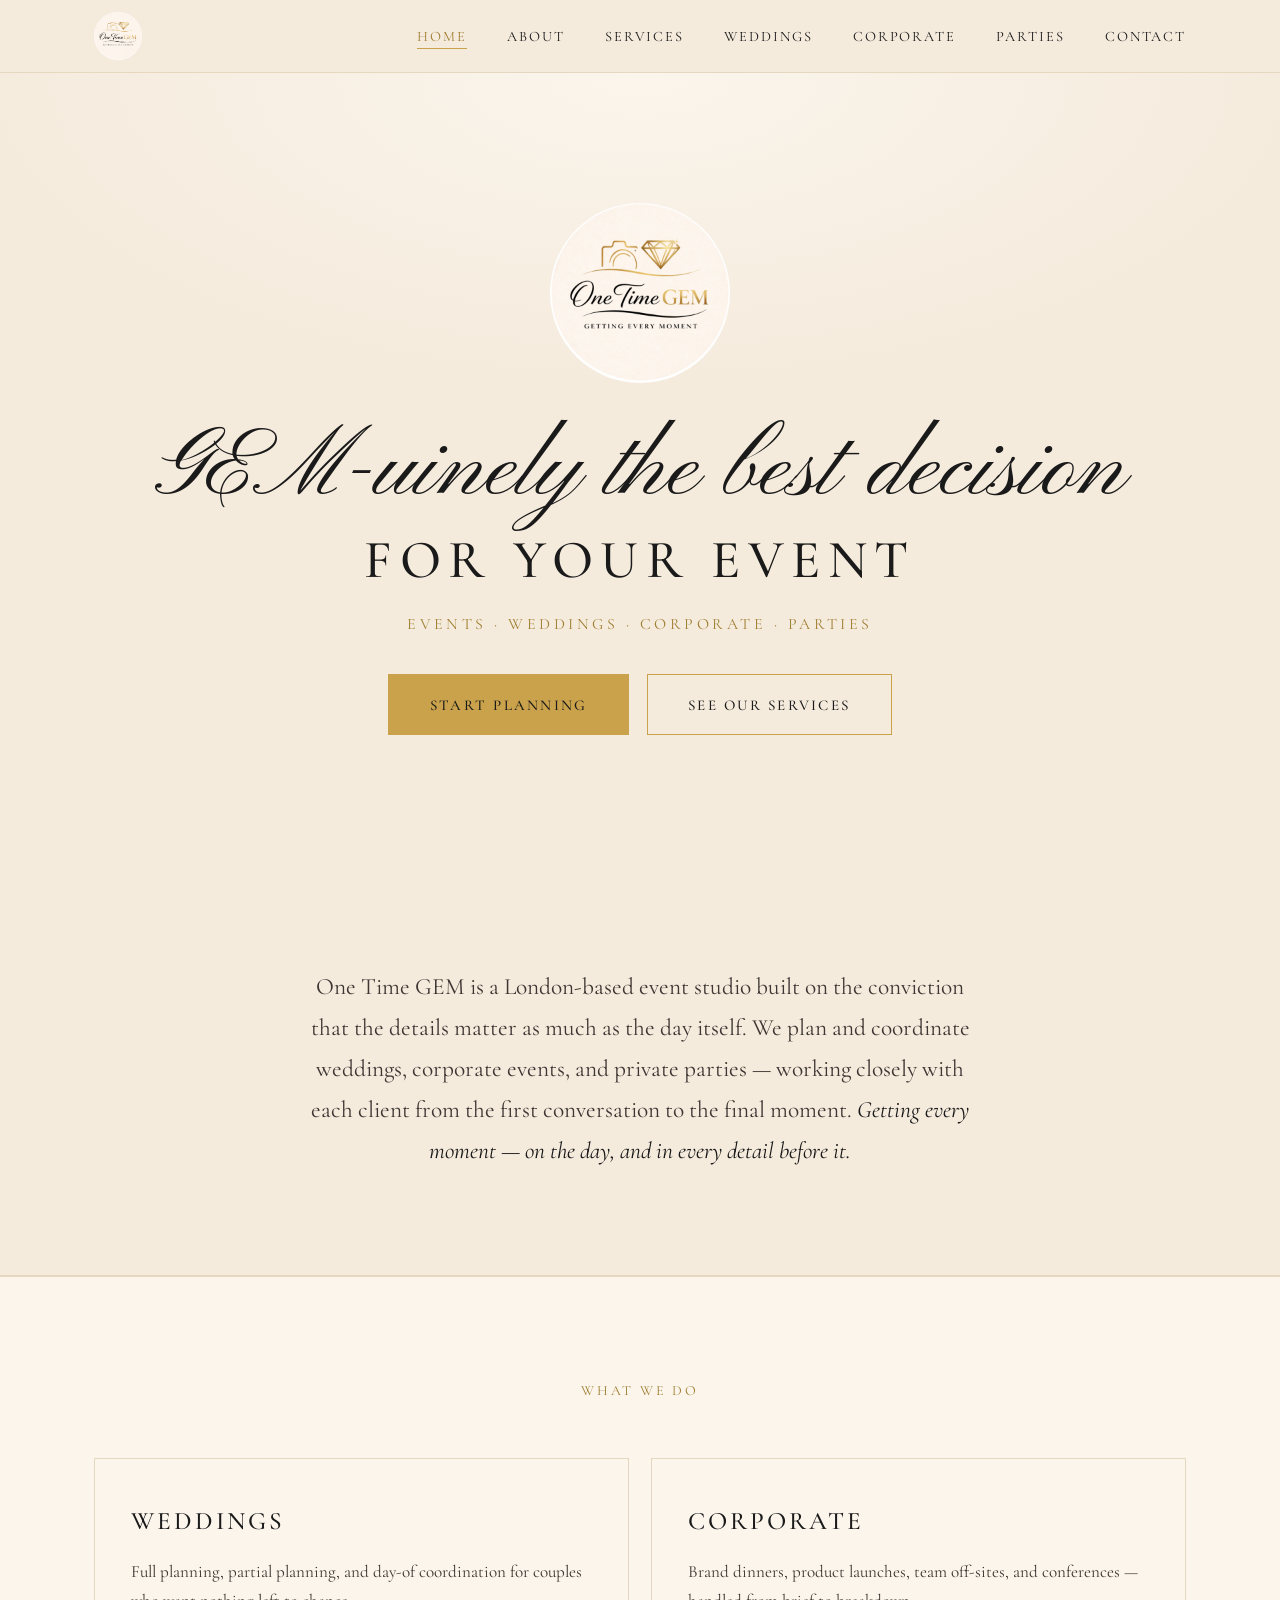
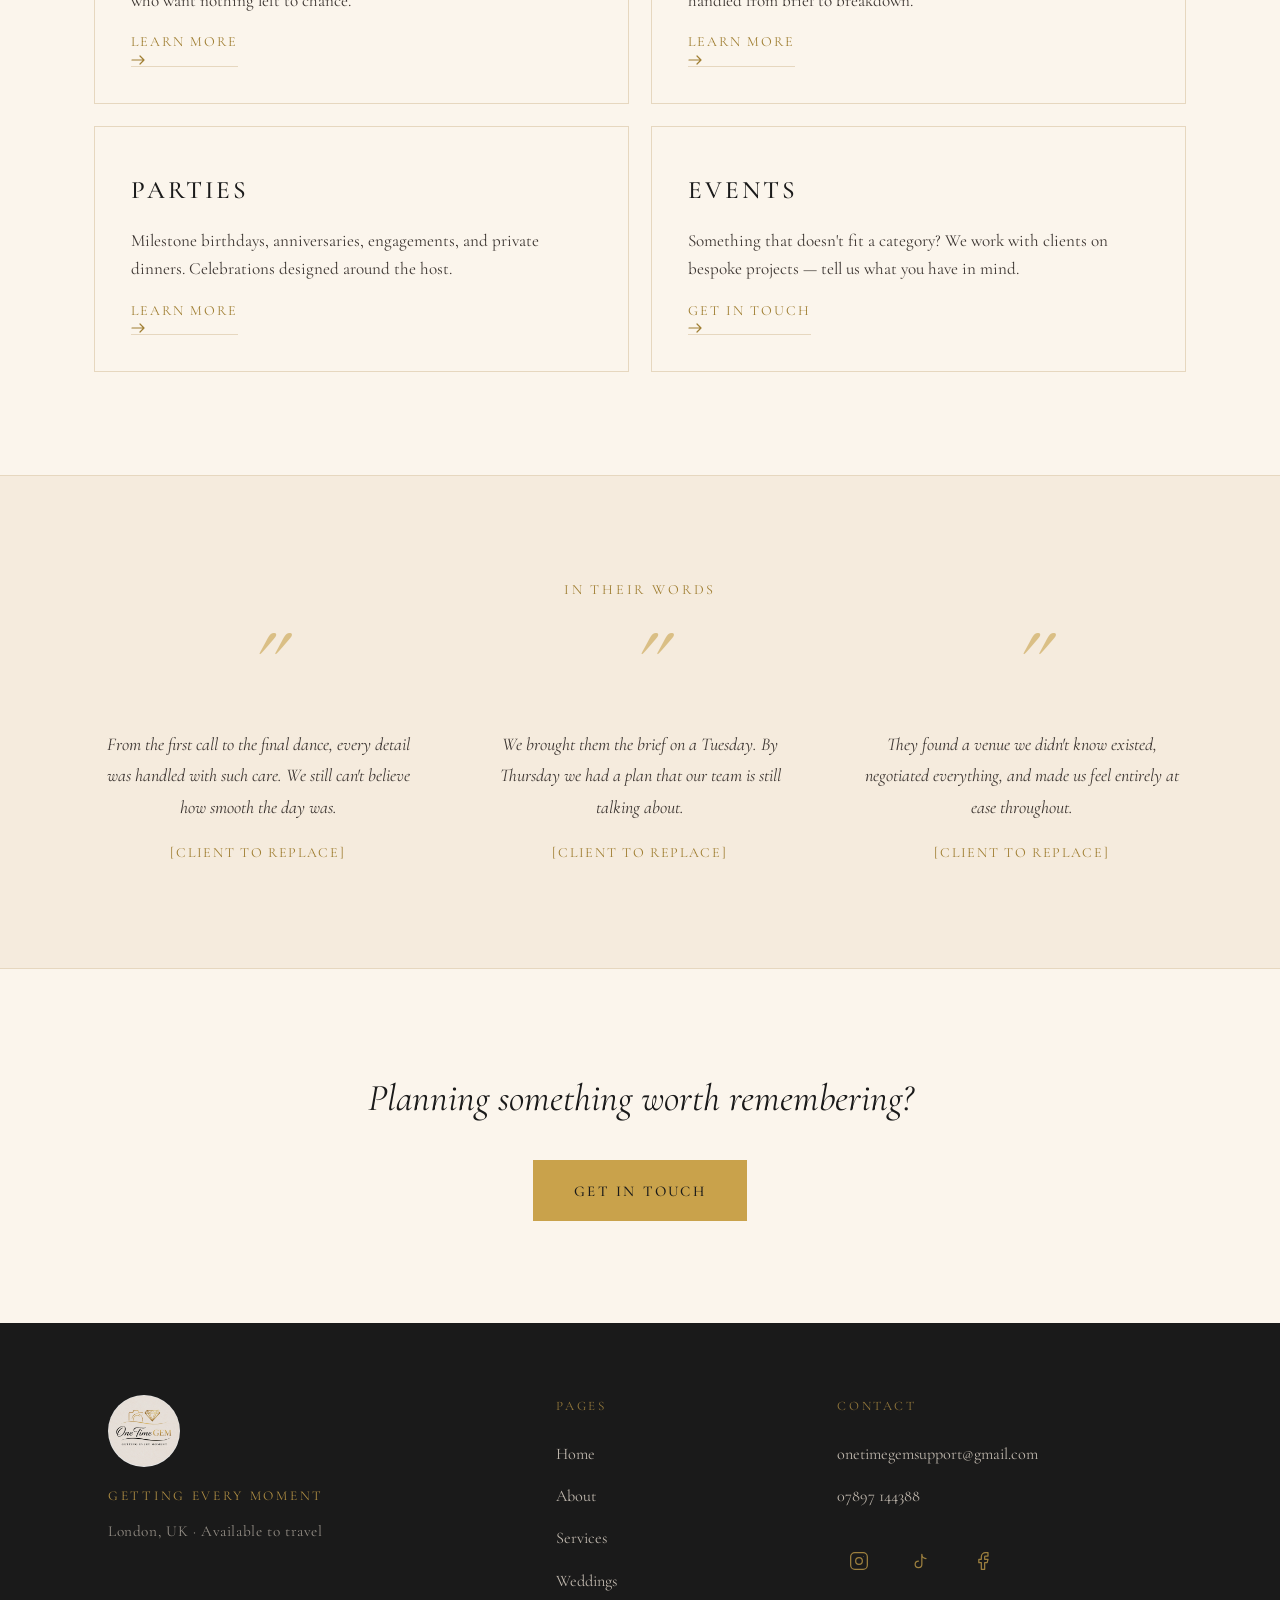
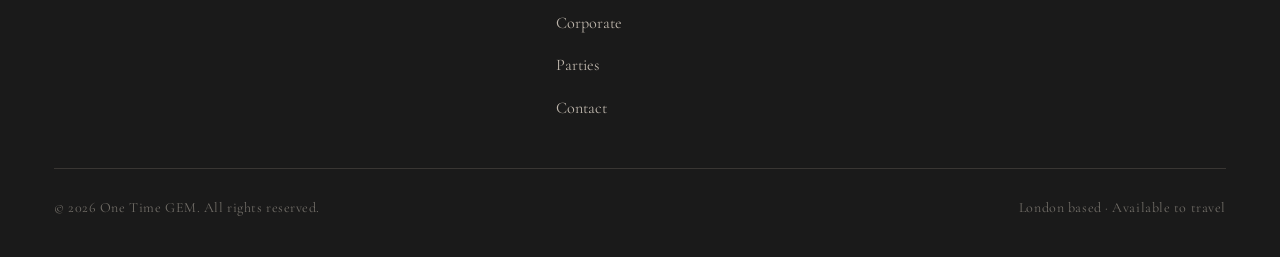
==== index.html @ 7edc2a87 "Initial build — One Time GEM website 7-page plain HTML/CSS/JS marketing site for One Time GEM, a Lon" ====
<!DOCTYPE html>
<html lang="en">
<head>
  <meta charset="UTF-8">
  <meta name="viewport" content="width=device-width, initial-scale=1.0">

  <title>One Time GEM — Event Planning Studio, London</title>
  <meta name="description" content="London-based event planning studio specialising in weddings, corporate events, and private parties. Getting every moment — on the day, and in every detail before it.">

  <!-- Open Graph -->
  <meta property="og:title" content="One Time GEM — Event Planning Studio">
  <meta property="og:description" content="London-based event planning studio. Weddings, corporate events, and private parties. Getting every moment.">
  <meta property="og:image" content="logo.jpg">
  <meta property="og:type" content="website">
  <meta property="og:locale" content="en_GB">

  <!-- Favicon -->
  <link rel="icon" href="favicon.svg" type="image/svg+xml">
  <link rel="apple-touch-icon" href="apple-touch-icon.png">
  <!-- NOTE: Generate apple-touch-icon.png (180×180) from logo.jpg — see README -->
  <link rel="manifest" href="site.webmanifest">

  <!-- Fonts — preconnect for performance -->
  <link rel="preconnect" href="https://fonts.googleapis.com">
  <link rel="preconnect" href="https://fonts.gstatic.com" crossorigin>
  <!-- PRODUCTION: Replace with self-hosted @font-face blocks — see README -->
  <link href="https://fonts.googleapis.com/css2?family=Pinyon+Script&family=Cormorant+Garamond:ital,wght@0,300;0,400;0,500;0,600;1,300;1,400;1,500&family=Lato:wght@300;400&display=swap" rel="stylesheet">

  <link rel="stylesheet" href="css/style.css">
</head>
<body>

  <a href="#main-content" class="skip-link">Skip to content</a>

  <!-- ── NAVIGATION ─────────────────────────────────────────────────── -->
  <header class="site-header" role="banner">
    <nav class="nav container" aria-label="Main navigation">
      <a href="index.html" class="nav__logo" aria-label="One Time GEM — return to home">
        <img src="logo.jpg" alt="One Time GEM — event planning studio" width="48" height="48">
      </a>
      <ul class="nav__links" role="list">
        <li><a href="index.html">Home</a></li>
        <li><a href="about.html">About</a></li>
        <li><a href="services.html">Services</a></li>
        <li><a href="weddings.html">Weddings</a></li>
        <li><a href="corporate.html">Corporate</a></li>
        <li><a href="parties.html">Parties</a></li>
        <li><a href="contact.html">Contact</a></li>
      </ul>
      <button class="nav__toggle" aria-label="Open navigation menu" aria-expanded="false" aria-controls="mobile-nav">
        <span></span>
        <span></span>
        <span></span>
      </button>
    </nav>
  </header>

  <!-- ── MOBILE NAV ─────────────────────────────────────────────────── -->
  <div class="mobile-nav" id="mobile-nav" role="dialog" aria-modal="true" aria-label="Navigation menu" aria-hidden="true">
    <div class="mobile-nav__inner">
      <div class="mobile-nav__top">
        <a href="index.html" aria-label="One Time GEM — home">
          <img src="logo.jpg" alt="One Time GEM" class="mobile-nav__logo" width="48" height="48">
        </a>
        <button class="mobile-nav__close" aria-label="Close navigation menu">
          <svg width="22" height="22" viewBox="0 0 24 24" fill="none" stroke="currentColor" stroke-width="1.5" stroke-linecap="round">
            <path d="M18 6L6 18M6 6l12 12"/>
          </svg>
        </button>
      </div>
      <ul class="mobile-nav__links" role="list">
        <li><a href="index.html">Home</a></li>
        <li><a href="about.html">About</a></li>
        <li><a href="services.html">Services</a></li>
        <li><a href="weddings.html">Weddings</a></li>
        <li><a href="corporate.html">Corporate</a></li>
        <li><a href="parties.html">Parties</a></li>
        <li><a href="contact.html">Contact</a></li>
      </ul>
    </div>
  </div>
  <div class="mobile-nav__overlay" aria-hidden="true"></div>

  <!-- ── MAIN ───────────────────────────────────────────────────────── -->
  <main id="main-content">

    <!-- HERO -->
    <section class="hero--home" aria-labelledby="hero-heading">
      <div class="hero__inner">
        <div class="hero__logo-mark fade-in">
          <img src="logo.jpg" alt="One Time GEM — event planning studio" width="180" height="180">
        </div>

        <h1 class="hero__headline fade-in fade-in--delay-1" id="hero-heading">
          <span class="hero__script">GEM-uinely the best decision</span>
          <span class="hero__caps">For Your Event</span>
        </h1>

        <p class="hero__subhead fade-in fade-in--delay-2">Events &middot; Weddings &middot; Corporate &middot; Parties</p>

        <div class="hero__cta fade-in fade-in--delay-3">
          <a href="contact.html" class="btn btn--solid">Start planning</a>
          <a href="services.html" class="btn btn--ghost">See our services</a>
        </div>
      </div>
    </section>

    <!-- INTRO STRIP -->
    <section class="section intro-strip" aria-label="Studio introduction">
      <div class="container container--narrow text-center">
        <p class="fade-in">
          One Time GEM is a London-based event studio built on the conviction that the details matter as much as the day itself. We plan and coordinate weddings, corporate events, and private parties — working closely with each client from the first conversation to the final moment.
          <em>Getting every moment — on the day, and in every detail before it.</em>
        </p>
      </div>
    </section>

    <!-- SERVICE TILES -->
    <section class="section section--alt section--bordered" aria-labelledby="services-heading">
      <div class="container">
        <p class="service-tiles__heading fade-in" id="services-heading">What we do</p>
        <div class="service-tiles__grid">

          <article class="service-tile fade-in">
            <p class="service-tile__label">Weddings</p>
            <p class="service-tile__desc">Full planning, partial planning, and day-of coordination for couples who want nothing left to chance.</p>
            <a href="weddings.html" class="service-tile__link">
              Learn more
              <svg width="14" height="10" viewBox="0 0 14 10" fill="none" aria-hidden="true">
                <path d="M9 1l4 4-4 4M1 5h12" stroke="currentColor" stroke-width="1.2" stroke-linecap="round" stroke-linejoin="round"/>
              </svg>
            </a>
          </article>

          <article class="service-tile fade-in fade-in--delay-1">
            <p class="service-tile__label">Corporate</p>
            <p class="service-tile__desc">Brand dinners, product launches, team off-sites, and conferences — handled from brief to breakdown.</p>
            <a href="corporate.html" class="service-tile__link">
              Learn more
              <svg width="14" height="10" viewBox="0 0 14 10" fill="none" aria-hidden="true">
                <path d="M9 1l4 4-4 4M1 5h12" stroke="currentColor" stroke-width="1.2" stroke-linecap="round" stroke-linejoin="round"/>
              </svg>
            </a>
          </article>

          <article class="service-tile fade-in fade-in--delay-2">
            <p class="service-tile__label">Parties</p>
            <p class="service-tile__desc">Milestone birthdays, anniversaries, engagements, and private dinners. Celebrations designed around the host.</p>
            <a href="parties.html" class="service-tile__link">
              Learn more
              <svg width="14" height="10" viewBox="0 0 14 10" fill="none" aria-hidden="true">
                <path d="M9 1l4 4-4 4M1 5h12" stroke="currentColor" stroke-width="1.2" stroke-linecap="round" stroke-linejoin="round"/>
              </svg>
            </a>
          </article>

          <article class="service-tile fade-in fade-in--delay-3">
            <p class="service-tile__label">Events</p>
            <p class="service-tile__desc">Something that doesn't fit a category? We work with clients on bespoke projects — tell us what you have in mind.</p>
            <a href="contact.html" class="service-tile__link">
              Get in touch
              <svg width="14" height="10" viewBox="0 0 14 10" fill="none" aria-hidden="true">
                <path d="M9 1l4 4-4 4M1 5h12" stroke="currentColor" stroke-width="1.2" stroke-linecap="round" stroke-linejoin="round"/>
              </svg>
            </a>
          </article>

        </div>
      </div>
    </section>

    <!-- SIGNATURE MOMENTS — TESTIMONIALS -->
    <section class="section testimonials section--bordered" aria-labelledby="testimonials-heading">
      <div class="container">
        <p class="testimonials__label fade-in" id="testimonials-heading">In their words</p>
        <div class="testimonials__grid">

          <figure class="testimonial fade-in">
            <span class="testimonial__mark" aria-hidden="true">"</span>
            <blockquote>
              <p class="testimonial__body">From the first call to the final dance, every detail was handled with such care. We still can't believe how smooth the day was.</p>
            </blockquote>
            <figcaption class="testimonial__cite"><!-- [CLIENT TO REPLACE: Client name · Event type · Year] -->[CLIENT TO REPLACE]</figcaption>
          </figure>

          <figure class="testimonial fade-in fade-in--delay-1">
            <span class="testimonial__mark" aria-hidden="true">"</span>
            <blockquote>
              <p class="testimonial__body">We brought them the brief on a Tuesday. By Thursday we had a plan that our team is still talking about.</p>
            </blockquote>
            <figcaption class="testimonial__cite"><!-- [CLIENT TO REPLACE: Client name · Event type · Year] -->[CLIENT TO REPLACE]</figcaption>
          </figure>

          <figure class="testimonial fade-in fade-in--delay-2">
            <span class="testimonial__mark" aria-hidden="true">"</span>
            <blockquote>
              <p class="testimonial__body">They found a venue we didn't know existed, negotiated everything, and made us feel entirely at ease throughout.</p>
            </blockquote>
            <figcaption class="testimonial__cite"><!-- [CLIENT TO REPLACE: Client name · Event type · Year] -->[CLIENT TO REPLACE]</figcaption>
          </figure>

        </div>
      </div>
    </section>

    <!-- CTA BAND -->
    <section class="cta-band" aria-label="Call to action">
      <div class="container">
        <p class="cta-band__heading fade-in">Planning something worth remembering?</p>
        <a href="contact.html" class="btn btn--solid fade-in fade-in--delay-1">Get in touch</a>
      </div>
    </section>

  </main>

  <!-- ── FOOTER ─────────────────────────────────────────────────────── -->
  <footer class="site-footer" role="contentinfo">
    <div class="footer__inner">

      <div class="footer__brand">
        <a href="index.html" aria-label="One Time GEM — home">
          <img src="logo.jpg" alt="One Time GEM" class="footer__logo">
        </a>
        <p class="footer__tagline">Getting Every Moment</p>
        <p class="footer__location">London, UK &middot; Available to travel</p>
      </div>

      <nav aria-label="Footer navigation">
        <p class="footer__nav-heading">Pages</p>
        <ul class="footer__links" role="list">
          <li><a href="index.html">Home</a></li>
          <li><a href="about.html">About</a></li>
          <li><a href="services.html">Services</a></li>
          <li><a href="weddings.html">Weddings</a></li>
          <li><a href="corporate.html">Corporate</a></li>
          <li><a href="parties.html">Parties</a></li>
          <li><a href="contact.html">Contact</a></li>
        </ul>
      </nav>

      <div class="footer__contact-col">
        <p class="footer__nav-heading">Contact</p>
        <ul class="footer__contact-list" role="list">
          <li><a href="mailto:onetimegemsupport@gmail.com">onetimegemsupport@gmail.com</a></li>
          <li><a href="tel:+447897144388">07897 144388</a></li>
        </ul>
        <div class="footer__socials" role="list" aria-label="Social media links">
          <a href="https://instagram.com/onetimegem" class="footer__social-link" target="_blank" rel="noopener noreferrer" aria-label="One Time GEM on Instagram" role="listitem">
            <svg width="20" height="20" viewBox="0 0 24 24" fill="none" stroke="currentColor" stroke-width="1.5" stroke-linecap="round" stroke-linejoin="round" aria-hidden="true">
              <rect x="2" y="2" width="20" height="20" rx="5"/>
              <circle cx="12" cy="12" r="4"/>
              <circle cx="17.5" cy="6.5" r="0.5" fill="currentColor" stroke="none"/>
            </svg>
          </a>
          <a href="https://tiktok.com/@onetimegem" class="footer__social-link" target="_blank" rel="noopener noreferrer" aria-label="One Time GEM on TikTok" role="listitem">
            <svg width="20" height="20" viewBox="0 0 24 24" fill="none" stroke="currentColor" stroke-width="1.5" stroke-linecap="round" stroke-linejoin="round" aria-hidden="true">
              <path d="M9 12a4 4 0 1 0 4 4V4a5 5 0 0 0 5 5"/>
            </svg>
          </a>
          <a href="https://www.facebook.com/profile.php?id=61573222525216" class="footer__social-link" target="_blank" rel="noopener noreferrer" aria-label="One Time GEM on Facebook" role="listitem">
            <svg width="20" height="20" viewBox="0 0 24 24" fill="none" stroke="currentColor" stroke-width="1.5" stroke-linecap="round" stroke-linejoin="round" aria-hidden="true">
              <path d="M18 2h-3a5 5 0 0 0-5 5v3H7v4h3v8h4v-8h3l1-4h-4V7a1 1 0 0 1 1-1h3z"/>
            </svg>
          </a>
        </div>
      </div>

    </div>

    <div class="footer__bottom">
      <p>&copy; 2026 One Time GEM. All rights reserved.</p>
      <p>London based &middot; Available to travel</p>
    </div>
  </footer>

  <script src="js/main.js"></script>
</body>
</html>
---- css/style.css ----
/* =============================================
   ONE TIME GEM — Global Stylesheet
   =============================================

   TABLE OF CONTENTS
   1.  Fonts & Custom Properties
   2.  Reset & Base
   3.  Typography Helpers
   4.  Container & Layout
   5.  Buttons
   6.  Navigation
   7.  Mobile Navigation
   8.  Hero Sections
   9.  Section Divider
   10. CTA Band
   11. Footer
   12. Home — Intro Strip
   13. Home — Service Tiles
   14. Home — Testimonials
   15. About Page
   16. Services Page
   17. Weddings Page
   18. Corporate Page
   19. Parties Page
   20. Contact Page
   21. Animations & Transitions
   22. Accessibility
   ============================================= */


/* ─────────────────────────────────────────────
   1. FONTS & CUSTOM PROPERTIES
   ─────────────────────────────────────────────
   PRODUCTION NOTE: Replace these @import rules
   with self-hosted @font-face blocks using woff2
   files downloaded from Google Fonts. See README
   for download links and @font-face template.
   ───────────────────────────────────────────── */

@import url('https://fonts.googleapis.com/css2?family=Pinyon+Script&family=Cormorant+Garamond:ital,wght@0,300;0,400;0,500;0,600;1,300;1,400;1,500&family=Lato:wght@300;400&display=swap');

:root {
  /* Palette */
  --cream:      #F5EBDD;
  --cream-soft: #FBF5EC;
  --gold:       #C9A24B;
  --gold-deep:  #A07F33;
  --ink:        #1A1A1A;
  --ink-soft:   #3D3632;
  --line:       #E6D7BF;

  /* Typography */
  --font-script: 'Pinyon Script', 'Allura', cursive;
  --font-serif:  'Cormorant Garamond', 'Garamond', Georgia, serif;
  --font-sans:   'Lato', system-ui, -apple-system, sans-serif;

  /* Layout */
  --container:   1200px;
  --gutter:      clamp(1.25rem, 5vw, 3rem);
  --section-gap: clamp(4rem, 8vw, 7rem);
  --nav-height:  72px;
}


/* ─────────────────────────────────────────────
   2. RESET & BASE
   ───────────────────────────────────────────── */

*, *::before, *::after {
  box-sizing: border-box;
  margin: 0;
  padding: 0;
}

html {
  font-size: 18px;
  scroll-behavior: smooth;
  -webkit-text-size-adjust: 100%;
}

body {
  background-color: var(--cream);
  color: var(--ink);
  font-family: var(--font-serif);
  font-weight: 400;
  font-size: 1rem;
  line-height: 1.75;
  -webkit-font-smoothing: antialiased;
  -moz-osx-font-smoothing: grayscale;
}

img, svg {
  display: block;
  max-width: 100%;
  height: auto;
}

ul, ol {
  list-style: none;
}

a {
  color: inherit;
  text-decoration: none;
}

button {
  font-family: inherit;
  cursor: pointer;
}

input, select, textarea {
  font-family: inherit;
}


/* ─────────────────────────────────────────────
   3. TYPOGRAPHY HELPERS
   ───────────────────────────────────────────── */

.t-script {
  font-family: var(--font-script);
  font-weight: 400;
}

.t-caps {
  font-family: var(--font-serif);
  text-transform: uppercase;
  letter-spacing: 0.13em;
}

.t-label {
  font-family: var(--font-serif);
  font-size: 0.78rem;
  letter-spacing: 0.16em;
  text-transform: uppercase;
  color: var(--gold-deep);
}

.t-gold {
  color: var(--gold-deep);
}


/* ─────────────────────────────────────────────
   4. CONTAINER & LAYOUT
   ───────────────────────────────────────────── */

.container {
  max-width: var(--container);
  margin-inline: auto;
  padding-inline: var(--gutter);
  width: 100%;
}

.container--narrow {
  max-width: 780px;
}

.section {
  padding-block: var(--section-gap);
}

.section--alt {
  background-color: var(--cream-soft);
}

.section--bordered {
  border-top: 1px solid var(--line);
}

.text-center {
  text-align: center;
}


/* ─────────────────────────────────────────────
   5. BUTTONS
   ───────────────────────────────────────────── */

.btn {
  display: inline-flex;
  align-items: center;
  justify-content: center;
  font-family: var(--font-serif);
  font-size: 0.83rem;
  font-weight: 500;
  letter-spacing: 0.15em;
  text-transform: uppercase;
  text-decoration: none;
  padding: 0.9rem 2.25rem;
  min-height: 48px;
  border: 1.5px solid transparent;
  transition: background-color 0.22s ease, border-color 0.22s ease, color 0.22s ease;
  white-space: nowrap;
}

.btn:focus-visible {
  outline: 2px solid var(--gold);
  outline-offset: 3px;
}

.btn--solid {
  background-color: var(--gold);
  border-color: var(--gold);
  color: var(--ink);
}

.btn--solid:hover {
  background-color: var(--gold-deep);
  border-color: var(--gold-deep);
}

.btn--ghost {
  background-color: transparent;
  border-color: var(--gold);
  color: var(--ink);
}

.btn--ghost:hover {
  background-color: rgba(201, 162, 75, 0.1);
  border-color: var(--gold-deep);
}


/* ─────────────────────────────────────────────
   6. NAVIGATION
   ───────────────────────────────────────────── */

.site-header {
  position: sticky;
  top: 0;
  z-index: 100;
  background-color: var(--cream);
  border-bottom: 1px solid var(--line);
  transition: box-shadow 0.3s ease;
}

.site-header.is-scrolled {
  box-shadow: 0 2px 20px rgba(26, 26, 26, 0.07);
}

.nav {
  display: flex;
  align-items: center;
  justify-content: space-between;
  height: var(--nav-height);
}

.nav__logo {
  flex-shrink: 0;
  display: flex;
  align-items: center;
}

.nav__logo img {
  height: 48px;
  width: 48px;
  border-radius: 50%;
  object-fit: cover;
}

.nav__links {
  display: none;
  align-items: center;
  gap: 2.25rem;
}

.nav__links a {
  font-family: var(--font-serif);
  font-size: 0.8rem;
  font-weight: 400;
  letter-spacing: 0.13em;
  text-transform: uppercase;
  color: var(--ink);
  padding-bottom: 3px;
  border-bottom: 1px solid transparent;
  transition: color 0.2s, border-color 0.2s;
}

.nav__links a:hover,
.nav__links a.is-active {
  color: var(--gold-deep);
  border-bottom-color: var(--gold);
}

.nav__links a:focus-visible {
  outline: 2px solid var(--gold);
  outline-offset: 3px;
  border-bottom-color: transparent;
}

.nav__toggle {
  display: flex;
  flex-direction: column;
  justify-content: center;
  align-items: flex-end;
  gap: 6px;
  background: none;
  border: none;
  padding: 10px;
  min-width: 44px;
  min-height: 44px;
  cursor: pointer;
}

.nav__toggle span {
  display: block;
  height: 1px;
  background-color: var(--gold);
  transition: width 0.25s ease, transform 0.3s ease, opacity 0.3s ease;
}

.nav__toggle span:nth-child(1) { width: 24px; }
.nav__toggle span:nth-child(2) { width: 18px; }
.nav__toggle span:nth-child(3) { width: 24px; }

.nav__toggle:hover span { width: 24px; }

.nav__toggle:focus-visible {
  outline: 2px solid var(--gold);
  outline-offset: 3px;
}

@media (min-width: 1024px) {
  .nav__links {
    display: flex;
  }

  .nav__toggle {
    display: none;
  }
}


/* ─────────────────────────────────────────────
   7. MOBILE NAVIGATION
   ───────────────────────────────────────────── */

.mobile-nav {
  position: fixed;
  inset: 0;
  z-index: 200;
  background-color: var(--cream);
  display: flex;
  flex-direction: column;
  transform: translateX(100%);
  transition: transform 0.4s cubic-bezier(0.4, 0, 0.2, 1);
  overflow-y: auto;
}

.mobile-nav.is-open {
  transform: translateX(0);
}

.mobile-nav__inner {
  display: flex;
  flex-direction: column;
  min-height: 100%;
}

.mobile-nav__top {
  display: flex;
  align-items: center;
  justify-content: space-between;
  padding: 0 var(--gutter);
  height: var(--nav-height);
  border-bottom: 1px solid var(--line);
  flex-shrink: 0;
}

.mobile-nav__logo {
  height: 48px;
  width: 48px;
  border-radius: 50%;
  object-fit: cover;
}

.mobile-nav__close {
  background: none;
  border: none;
  color: var(--gold-deep);
  padding: 10px;
  min-width: 44px;
  min-height: 44px;
  display: flex;
  align-items: center;
  justify-content: center;
  transition: color 0.2s;
}

.mobile-nav__close:hover {
  color: var(--ink);
}

.mobile-nav__close:focus-visible {
  outline: 2px solid var(--gold);
  outline-offset: 3px;
}

.mobile-nav__links {
  flex: 1;
  padding: 1rem 0 3rem;
}

.mobile-nav__links li {
  border-bottom: 1px solid var(--line);
}

.mobile-nav__links a {
  display: flex;
  align-items: center;
  justify-content: center;
  padding: 1.35rem var(--gutter);
  font-family: var(--font-serif);
  font-size: 1rem;
  font-weight: 400;
  letter-spacing: 0.14em;
  text-transform: uppercase;
  color: var(--ink);
  transition: color 0.2s, background-color 0.2s;
}

.mobile-nav__links a:hover {
  color: var(--gold-deep);
  background-color: var(--cream-soft);
}

.mobile-nav__links a:focus-visible {
  outline: 2px solid var(--gold);
  outline-offset: -2px;
}

.mobile-nav__overlay {
  position: fixed;
  inset: 0;
  z-index: 190;
  background-color: rgba(26, 26, 26, 0.35);
  opacity: 0;
  pointer-events: none;
  transition: opacity 0.4s ease;
}

.mobile-nav__overlay.is-visible {
  opacity: 1;
  pointer-events: auto;
}

@media (min-width: 1024px) {
  .mobile-nav,
  .mobile-nav__overlay {
    display: none;
  }
}


/* ─────────────────────────────────────────────
   8. HERO SECTIONS
   ───────────────────────────────────────────── */

/* Home hero */
.hero--home {
  position: relative;
  display: flex;
  align-items: center;
  justify-content: center;
  text-align: center;
  padding-block: clamp(4rem, 10vw, 8rem);
  padding-inline: var(--gutter);
  min-height: clamp(560px, 88vh, 820px);
  overflow: hidden;
}

.hero--home::before {
  content: '';
  position: absolute;
  inset: 0;
  background: radial-gradient(ellipse 80% 60% at 50% 0%, var(--cream-soft) 0%, var(--cream) 65%);
  z-index: 0;
}

.hero__inner {
  position: relative;
  z-index: 1;
  display: flex;
  flex-direction: column;
  align-items: center;
  gap: 1.5rem;
}

.hero__logo-mark {
  margin-bottom: 0.5rem;
}

.hero__logo-mark img {
  width: clamp(120px, 18vw, 180px);
  height: clamp(120px, 18vw, 180px);
  border-radius: 50%;
  object-fit: cover;
}

.hero__headline {
  display: flex;
  flex-direction: column;
  align-items: center;
  gap: 0.2rem;
}

.hero__script {
  font-family: var(--font-script);
  font-size: clamp(2.6rem, 7.5vw, 5.5rem);
  color: var(--ink);
  line-height: 1.1;
  font-weight: 400;
}

.hero__caps {
  font-family: var(--font-serif);
  font-size: clamp(1.5rem, 4.2vw, 3.2rem);
  font-weight: 500;
  letter-spacing: 0.14em;
  text-transform: uppercase;
  color: var(--ink);
  line-height: 1.2;
}

.hero__subhead {
  font-family: var(--font-serif);
  font-size: clamp(0.72rem, 1.4vw, 0.88rem);
  letter-spacing: 0.22em;
  text-transform: uppercase;
  color: var(--gold-deep);
  margin-top: -0.5rem;
}

.hero__cta {
  display: flex;
  gap: 1rem;
  justify-content: center;
  flex-wrap: wrap;
  margin-top: 0.5rem;
}

/* Page hero (About, Services, Weddings etc.) */
.hero--page {
  text-align: center;
  padding-block: clamp(3.5rem, 8vw, 6.5rem);
  padding-inline: var(--gutter);
  border-bottom: 1px solid var(--line);
  background-color: var(--cream-soft);
}

.hero--page .hero__headline {
  gap: 0.15rem;
}

.hero--page .hero__script {
  font-size: clamp(3.2rem, 9vw, 7rem);
}

.hero--page .hero__caps {
  font-size: clamp(1.6rem, 4.5vw, 3.6rem);
  letter-spacing: 0.16em;
}


/* ─────────────────────────────────────────────
   9. SECTION DIVIDER
   ───────────────────────────────────────────── */

.section-divider {
  display: flex;
  align-items: center;
  justify-content: center;
  padding-block: clamp(2rem, 4vw, 3rem);
}

.section-divider svg {
  display: block;
}


/* ─────────────────────────────────────────────
   10. CTA BAND
   ───────────────────────────────────────────── */

.cta-band {
  background-color: var(--cream-soft);
  padding-block: var(--section-gap);
  padding-inline: var(--gutter);
  text-align: center;
  border-top: 1px solid var(--line);
}

.cta-band__heading {
  font-family: var(--font-serif);
  font-size: clamp(1.4rem, 3vw, 2.1rem);
  font-weight: 400;
  font-style: italic;
  color: var(--ink);
  margin-bottom: 2rem;
  line-height: 1.4;
  max-width: 560px;
  margin-inline: auto;
  margin-bottom: 2rem;
}


/* ─────────────────────────────────────────────
   11. FOOTER
   ───────────────────────────────────────────── */

.site-footer {
  background-color: var(--ink);
  color: var(--cream);
  padding-block-start: 4rem;
  padding-block-end: 2rem;
  padding-inline: var(--gutter);
}

.footer__inner {
  max-width: var(--container);
  margin-inline: auto;
  display: grid;
  grid-template-columns: 1fr;
  padding-inline: var(--gutter);
  gap: 2.75rem;
  text-align: center;
}

@media (min-width: 640px) {
  .footer__inner {
    grid-template-columns: 1fr 1fr;
    text-align: left;
  }
}

@media (min-width: 1024px) {
  .footer__inner {
    grid-template-columns: 1.8fr 1fr 1.6fr;
    gap: 4rem;
  }
}

.footer__logo {
  height: 72px;
  width: 72px;
  border-radius: 50%;
  object-fit: cover;
  margin-bottom: 1rem;
  opacity: 0.9;
}

@media (max-width: 639px) {
  .footer__logo {
    margin-inline: auto;
  }
}

.footer__tagline {
  font-family: var(--font-serif);
  font-size: 0.75rem;
  letter-spacing: 0.2em;
  text-transform: uppercase;
  color: var(--gold);
  opacity: 0.85;
  margin-bottom: 0.5rem;
}

.footer__location {
  font-family: var(--font-serif);
  font-size: 0.85rem;
  color: rgba(245, 235, 221, 0.55);
  letter-spacing: 0.04em;
}

.footer__nav-heading {
  font-family: var(--font-serif);
  font-size: 0.72rem;
  letter-spacing: 0.2em;
  text-transform: uppercase;
  color: var(--gold);
  opacity: 0.7;
  margin-bottom: 1.1rem;
}

.footer__links {
  display: flex;
  flex-direction: column;
  gap: 0.6rem;
}

.footer__links a {
  font-family: var(--font-serif);
  font-size: 0.9rem;
  color: rgba(245, 235, 221, 0.75);
  transition: color 0.2s;
}

.footer__links a:hover {
  color: var(--gold);
}

.footer__contact-list {
  display: flex;
  flex-direction: column;
  gap: 0.6rem;
  margin-bottom: 1.5rem;
}

.footer__contact-list a {
  font-family: var(--font-serif);
  font-size: 0.9rem;
  color: rgba(245, 235, 221, 0.75);
  transition: color 0.2s;
}

.footer__contact-list a:hover {
  color: var(--gold);
}

.footer__socials {
  display: flex;
  gap: 1rem;
  align-items: center;
}

@media (max-width: 639px) {
  .footer__socials {
    justify-content: center;
  }
}

.footer__social-link {
  display: flex;
  align-items: center;
  justify-content: center;
  min-width: 44px;
  min-height: 44px;
  color: var(--gold);
  opacity: 0.75;
  transition: opacity 0.2s;
}

.footer__social-link:hover {
  opacity: 1;
}

.footer__social-link:focus-visible {
  outline: 2px solid var(--gold);
  outline-offset: 3px;
  opacity: 1;
}

.footer__bottom {
  max-width: var(--container);
  margin-inline: auto;
  margin-top: 2.5rem;
  padding-top: 1.5rem;
  border-top: 1px solid rgba(230, 215, 191, 0.15);
  display: flex;
  flex-direction: column;
  align-items: center;
  gap: 0.4rem;
  text-align: center;
}

@media (min-width: 640px) {
  .footer__bottom {
    flex-direction: row;
    justify-content: space-between;
    text-align: left;
  }
}

.footer__bottom p {
  font-family: var(--font-serif);
  font-size: 0.78rem;
  color: rgba(245, 235, 221, 0.4);
  letter-spacing: 0.04em;
}


/* ─────────────────────────────────────────────
   12. HOME — INTRO STRIP
   ───────────────────────────────────────────── */

.intro-strip {
  text-align: center;
  border-bottom: 1px solid var(--line);
}

.intro-strip p {
  font-family: var(--font-serif);
  font-size: clamp(1.05rem, 2.2vw, 1.3rem);
  font-weight: 400;
  line-height: 1.75;
  color: var(--ink-soft);
  max-width: 680px;
  margin-inline: auto;
}

.intro-strip p em {
  font-style: italic;
  color: var(--ink);
}


/* ─────────────────────────────────────────────
   13. HOME — SERVICE TILES
   ───────────────────────────────────────────── */

.service-tiles__heading {
  font-family: var(--font-serif);
  font-size: 0.78rem;
  letter-spacing: 0.2em;
  text-transform: uppercase;
  color: var(--gold-deep);
  text-align: center;
  margin-bottom: 3rem;
}

.service-tiles__grid {
  display: grid;
  grid-template-columns: 1fr;
  gap: 1.25rem;
}

@media (min-width: 600px) {
  .service-tiles__grid {
    grid-template-columns: 1fr 1fr;
  }
}

.service-tile {
  border: 1px solid var(--line);
  background-color: var(--cream-soft);
  padding: 2.25rem 2rem 2rem;
  transition: border-color 0.22s, background-color 0.22s;
  display: flex;
  flex-direction: column;
  gap: 0.85rem;
}

.service-tile:hover {
  border-color: var(--gold);
  background-color: var(--cream);
}

.service-tile__label {
  font-family: var(--font-serif);
  font-size: clamp(1.1rem, 2vw, 1.4rem);
  font-weight: 500;
  letter-spacing: 0.12em;
  text-transform: uppercase;
  color: var(--ink);
}

.service-tile__desc {
  font-family: var(--font-serif);
  font-size: 0.95rem;
  color: var(--ink-soft);
  line-height: 1.65;
  flex: 1;
}

.service-tile__link {
  display: inline-flex;
  align-items: center;
  gap: 0.35rem;
  font-family: var(--font-serif);
  font-size: 0.78rem;
  letter-spacing: 0.14em;
  text-transform: uppercase;
  color: var(--gold-deep);
  border-bottom: 1px solid var(--line);
  padding-bottom: 1px;
  width: fit-content;
  transition: border-color 0.2s, color 0.2s;
}

.service-tile__link:hover {
  border-color: var(--gold);
  color: var(--ink);
}


/* ─────────────────────────────────────────────
   14. HOME — TESTIMONIALS
   ───────────────────────────────────────────── */

.testimonials {
  text-align: center;
}

.testimonials__label {
  font-family: var(--font-serif);
  font-size: 0.78rem;
  letter-spacing: 0.2em;
  text-transform: uppercase;
  color: var(--gold-deep);
  margin-bottom: 3rem;
}

.testimonials__grid {
  display: grid;
  grid-template-columns: 1fr;
  gap: 2.5rem;
}

@media (min-width: 768px) {
  .testimonials__grid {
    grid-template-columns: repeat(3, 1fr);
    gap: 3rem;
  }
}

.testimonial {
  display: flex;
  flex-direction: column;
  align-items: center;
  gap: 1rem;
}

.testimonial__mark {
  font-family: var(--font-script);
  font-size: 5rem;
  color: var(--gold);
  line-height: 0.6;
  display: block;
  opacity: 0.6;
}

.testimonial__body {
  font-family: var(--font-serif);
  font-size: 1rem;
  font-style: italic;
  color: var(--ink-soft);
  line-height: 1.75;
  max-width: 340px;
}

.testimonial__cite {
  font-family: var(--font-serif);
  font-size: 0.78rem;
  letter-spacing: 0.12em;
  text-transform: uppercase;
  color: var(--gold-deep);
}


/* ─────────────────────────────────────────────
   15. ABOUT PAGE
   ───────────────────────────────────────────── */

.about-intro__grid {
  display: grid;
  grid-template-columns: 1fr;
  gap: clamp(3rem, 6vw, 5rem);
  align-items: start;
}

@media (min-width: 860px) {
  .about-intro__grid {
    grid-template-columns: 1.1fr 0.9fr;
  }
}

.about-story h2 {
  font-family: var(--font-serif);
  font-size: clamp(1.3rem, 2.5vw, 1.8rem);
  font-weight: 400;
  letter-spacing: 0.1em;
  text-transform: uppercase;
  color: var(--ink);
  margin-bottom: 1.5rem;
}

.about-story p {
  font-family: var(--font-serif);
  font-size: 1rem;
  color: var(--ink-soft);
  line-height: 1.8;
  margin-bottom: 1.1rem;
}

.about-story p:last-child {
  margin-bottom: 0;
}

.about-how h2 {
  font-family: var(--font-serif);
  font-size: clamp(1.1rem, 2vw, 1.4rem);
  font-weight: 500;
  letter-spacing: 0.12em;
  text-transform: uppercase;
  color: var(--ink);
  margin-bottom: 1.75rem;
}

.about-how__list {
  display: flex;
  flex-direction: column;
  gap: 0;
}

.about-how__list li {
  font-family: var(--font-serif);
  font-size: 0.95rem;
  color: var(--ink-soft);
  padding-block: 0.9rem;
  padding-left: 1.25rem;
  border-bottom: 1px solid var(--line);
  position: relative;
  line-height: 1.5;
}

.about-how__list li:first-child {
  border-top: 1px solid var(--line);
}

.about-how__list li::before {
  content: '';
  position: absolute;
  left: 0;
  top: 50%;
  transform: translateY(-50%);
  width: 4px;
  height: 4px;
  background-color: var(--gold);
  border-radius: 50%;
}

/* Values band */
.values-band {
  text-align: center;
}

.values-band__heading {
  font-family: var(--font-serif);
  font-size: 0.78rem;
  letter-spacing: 0.2em;
  text-transform: uppercase;
  color: var(--gold-deep);
  margin-bottom: 3rem;
}

.values-band__grid {
  display: grid;
  grid-template-columns: 1fr;
  gap: 2.5rem;
}

@media (min-width: 640px) {
  .values-band__grid {
    grid-template-columns: repeat(3, 1fr);
  }
}

.values-item__title {
  font-family: var(--font-serif);
  font-size: 0.88rem;
  font-weight: 500;
  letter-spacing: 0.18em;
  text-transform: uppercase;
  color: var(--gold-deep);
  margin-bottom: 0.85rem;
}

.values-item__body {
  font-family: var(--font-serif);
  font-size: 0.95rem;
  color: var(--ink-soft);
  line-height: 1.75;
}


/* ─────────────────────────────────────────────
   16. SERVICES PAGE
   ───────────────────────────────────────────── */

.service-section {
  padding-block: clamp(3rem, 6vw, 5rem);
}

.service-section__label {
  font-family: var(--font-serif);
  font-size: 0.75rem;
  letter-spacing: 0.22em;
  text-transform: uppercase;
  color: var(--gold-deep);
  margin-bottom: 1rem;
}

.service-section__title {
  font-family: var(--font-serif);
  font-size: clamp(1.6rem, 3.5vw, 2.4rem);
  font-weight: 500;
  letter-spacing: 0.1em;
  text-transform: uppercase;
  color: var(--ink);
  margin-bottom: 1.5rem;
}

.service-section__body {
  font-family: var(--font-serif);
  font-size: 1rem;
  color: var(--ink-soft);
  line-height: 1.8;
  max-width: 680px;
  margin-bottom: 2rem;
}

.service-section__link {
  display: inline-flex;
  align-items: center;
  gap: 0.4rem;
  font-family: var(--font-serif);
  font-size: 0.8rem;
  letter-spacing: 0.14em;
  text-transform: uppercase;
  color: var(--gold-deep);
  border-bottom: 1px solid var(--line);
  padding-bottom: 2px;
  transition: border-color 0.2s, color 0.2s;
}

.service-section__link:hover {
  border-color: var(--gold);
  color: var(--ink);
}


/* ─────────────────────────────────────────────
   17. WEDDINGS PAGE
   ───────────────────────────────────────────── */

.page-intro {
  font-family: var(--font-serif);
  font-size: clamp(1rem, 2vw, 1.2rem);
  color: var(--ink-soft);
  line-height: 1.85;
  max-width: 700px;
}

.section-heading {
  font-family: var(--font-serif);
  font-size: clamp(1.1rem, 2.2vw, 1.5rem);
  font-weight: 500;
  letter-spacing: 0.14em;
  text-transform: uppercase;
  color: var(--ink);
  margin-bottom: clamp(2rem, 4vw, 3rem);
}

.section-heading--centered {
  text-align: center;
}

/* Wedding tiers */
.wedding-tiers {
  display: grid;
  grid-template-columns: 1fr;
  gap: 1.5rem;
}

@media (min-width: 768px) {
  .wedding-tiers {
    grid-template-columns: repeat(3, 1fr);
  }
}

.wedding-tier {
  border: 1px solid var(--line);
  padding: 2.5rem 2rem;
  display: flex;
  flex-direction: column;
  gap: 1rem;
  transition: border-color 0.22s;
}

.wedding-tier:hover {
  border-color: var(--gold);
}

.wedding-tier__name {
  font-family: var(--font-serif);
  font-size: 0.82rem;
  font-weight: 500;
  letter-spacing: 0.16em;
  text-transform: uppercase;
  color: var(--gold-deep);
}

.wedding-tier__title {
  font-family: var(--font-serif);
  font-size: clamp(1.2rem, 2vw, 1.5rem);
  font-weight: 400;
  color: var(--ink);
  line-height: 1.3;
}

.wedding-tier__list {
  flex: 1;
  display: flex;
  flex-direction: column;
  gap: 0.5rem;
}

.wedding-tier__list li {
  font-family: var(--font-serif);
  font-size: 0.92rem;
  color: var(--ink-soft);
  padding-left: 1.1rem;
  position: relative;
  line-height: 1.55;
}

.wedding-tier__list li::before {
  content: '';
  position: absolute;
  left: 0;
  top: 0.6em;
  width: 4px;
  height: 4px;
  background-color: var(--gold);
  border-radius: 50%;
}

.wedding-tier__note {
  font-family: var(--font-serif);
  font-size: 0.8rem;
  font-style: italic;
  color: var(--ink-soft);
  margin-top: 0.5rem;
}

.wedding-tier__note a {
  color: var(--gold-deep);
  border-bottom: 1px solid var(--line);
  transition: border-color 0.2s;
}

.wedding-tier__note a:hover {
  border-color: var(--gold);
}

/* How it works */
.how-it-works {
  display: grid;
  grid-template-columns: repeat(2, 1fr);
  gap: clamp(1.5rem, 3vw, 2.5rem);
}

@media (min-width: 768px) {
  .how-it-works {
    grid-template-columns: repeat(4, 1fr);
  }
}

.hiw-step {
  text-align: center;
  display: flex;
  flex-direction: column;
  align-items: center;
  gap: 0.75rem;
}

.hiw-step__number {
  font-family: var(--font-script);
  font-size: clamp(3rem, 6vw, 4.5rem);
  color: var(--gold);
  line-height: 1;
  display: block;
}

.hiw-step__label {
  font-family: var(--font-serif);
  font-size: 0.8rem;
  font-weight: 500;
  letter-spacing: 0.16em;
  text-transform: uppercase;
  color: var(--ink);
}

.hiw-step__desc {
  font-family: var(--font-serif);
  font-size: 0.88rem;
  color: var(--ink-soft);
  line-height: 1.65;
  text-align: center;
}


/* ─────────────────────────────────────────────
   18. CORPORATE PAGE
   ───────────────────────────────────────────── */

.handles-grid {
  display: grid;
  grid-template-columns: 1fr;
  gap: 0;
  border-top: 1px solid var(--line);
  border-left: 1px solid var(--line);
}

@media (min-width: 640px) {
  .handles-grid {
    grid-template-columns: repeat(2, 1fr);
  }
}

@media (min-width: 1024px) {
  .handles-grid {
    grid-template-columns: repeat(3, 1fr);
  }
}

.handles-item {
  padding: 1.75rem 2rem;
  border-right: 1px solid var(--line);
  border-bottom: 1px solid var(--line);
  display: flex;
  align-items: flex-start;
  gap: 1rem;
}

.handles-item__icon {
  color: var(--gold);
  flex-shrink: 0;
  margin-top: 0.15rem;
}

.handles-item__text {
  font-family: var(--font-serif);
  font-size: 0.95rem;
  color: var(--ink-soft);
  line-height: 1.55;
}

.handles-item__text strong {
  display: block;
  font-family: var(--font-serif);
  font-weight: 500;
  font-size: 0.82rem;
  letter-spacing: 0.12em;
  text-transform: uppercase;
  color: var(--ink);
  margin-bottom: 0.25rem;
}

.work-types {
  font-family: var(--font-serif);
  font-size: clamp(1rem, 2vw, 1.2rem);
  font-style: italic;
  color: var(--ink-soft);
  line-height: 1.85;
  max-width: 720px;
}


/* ─────────────────────────────────────────────
   19. PARTIES PAGE
   ───────────────────────────────────────────── */

.approach-block {
  font-family: var(--font-serif);
  font-size: clamp(1rem, 2vw, 1.15rem);
  color: var(--ink-soft);
  line-height: 1.85;
  max-width: 680px;
}

.approach-block p {
  margin-bottom: 1.1rem;
}

.approach-block p:last-child {
  margin-bottom: 0;
}

.faq {
  border-top: 1px solid var(--line);
}

.faq-item {
  border-bottom: 1px solid var(--line);
  padding-block: 1.75rem;
}

.faq-item__q {
  font-family: var(--font-serif);
  font-size: 0.82rem;
  font-weight: 600;
  letter-spacing: 0.12em;
  text-transform: uppercase;
  color: var(--ink);
  margin-bottom: 0.75rem;
}

.faq-item__a {
  font-family: var(--font-serif);
  font-size: 0.98rem;
  color: var(--ink-soft);
  line-height: 1.8;
  max-width: 680px;
}

.faq-item__a a {
  color: var(--gold-deep);
  border-bottom: 1px solid var(--line);
  transition: border-color 0.2s;
}

.faq-item__a a:hover {
  border-color: var(--gold);
}


/* ─────────────────────────────────────────────
   20. CONTACT PAGE
   ───────────────────────────────────────────── */

.contact-grid {
  display: grid;
  grid-template-columns: 1fr;
  gap: clamp(3rem, 6vw, 5rem);
  align-items: start;
}

@media (min-width: 860px) {
  .contact-grid {
    grid-template-columns: 1.2fr 0.8fr;
  }
}

/* Form */
.contact-form {
  display: flex;
  flex-direction: column;
  gap: 1.5rem;
}

.form-row {
  display: grid;
  grid-template-columns: 1fr;
  gap: 1.5rem;
}

@media (min-width: 480px) {
  .form-row--2col {
    grid-template-columns: 1fr 1fr;
  }
}

.form-group {
  display: flex;
  flex-direction: column;
  gap: 0.45rem;
}

.form-label {
  font-family: var(--font-serif);
  font-size: 0.75rem;
  letter-spacing: 0.14em;
  text-transform: uppercase;
  color: var(--ink-soft);
}

.form-input,
.form-select,
.form-textarea {
  width: 100%;
  background-color: var(--cream-soft);
  border: 1px solid var(--line);
  color: var(--ink);
  font-family: var(--font-serif);
  font-size: 1rem;
  line-height: 1.5;
  padding: 0.8rem 1rem;
  transition: border-color 0.2s, box-shadow 0.2s;
  appearance: none;
  -webkit-appearance: none;
}

.form-input::placeholder,
.form-textarea::placeholder {
  color: rgba(61, 54, 50, 0.4);
  font-style: italic;
}

.form-input:focus,
.form-select:focus,
.form-textarea:focus {
  outline: none;
  border-color: var(--gold);
  box-shadow: 0 0 0 3px rgba(201, 162, 75, 0.12);
}

.form-select {
  background-image: url("data:image/svg+xml,%3Csvg xmlns='http://www.w3.org/2000/svg' width='12' height='8' viewBox='0 0 12 8'%3E%3Cpath d='M1 1l5 5 5-5' stroke='%23A07F33' stroke-width='1.2' fill='none' stroke-linecap='round'/%3E%3C/svg%3E");
  background-repeat: no-repeat;
  background-position: right 1rem center;
  padding-right: 2.5rem;
  cursor: pointer;
}

.form-textarea {
  resize: vertical;
  min-height: 150px;
}

.form-note {
  font-family: var(--font-serif);
  font-size: 0.82rem;
  font-style: italic;
  color: var(--ink-soft);
  opacity: 0.7;
}

/* Direct contact column */
.contact-direct {
  display: flex;
  flex-direction: column;
  gap: 0.5rem;
  padding-top: 0.5rem;
}

.contact-direct__heading {
  font-family: var(--font-serif);
  font-size: 0.78rem;
  letter-spacing: 0.18em;
  text-transform: uppercase;
  color: var(--gold-deep);
  margin-bottom: 1.25rem;
}

.contact-detail-item {
  display: flex;
  align-items: center;
  gap: 0.9rem;
  padding-block: 0.9rem;
  border-bottom: 1px solid var(--line);
}

.contact-detail-item:last-child {
  border-bottom: none;
}

.contact-detail-item__icon {
  color: var(--gold);
  flex-shrink: 0;
  width: 20px;
  display: flex;
  align-items: center;
  justify-content: center;
}

.contact-detail-item__text {
  font-family: var(--font-serif);
  font-size: 0.95rem;
  color: var(--ink-soft);
  line-height: 1.5;
}

.contact-detail-item__text a {
  color: var(--ink-soft);
  border-bottom: 1px solid var(--line);
  transition: color 0.2s, border-color 0.2s;
}

.contact-detail-item__text a:hover {
  color: var(--gold-deep);
  border-color: var(--gold);
}

.contact-closing {
  text-align: center;
  padding-top: clamp(2rem, 4vw, 3rem);
  margin-top: clamp(2rem, 4vw, 3rem);
  border-top: 1px solid var(--line);
}

.contact-closing p {
  font-family: var(--font-serif);
  font-size: 0.88rem;
  font-style: italic;
  color: var(--ink-soft);
  letter-spacing: 0.04em;
}

/* Schema / LocalBusiness microdata — not styled, purely structural */


/* ─────────────────────────────────────────────
   21. ANIMATIONS & TRANSITIONS
   ───────────────────────────────────────────── */

.fade-in {
  opacity: 0;
  transform: translateY(18px);
  transition: opacity 0.6s ease, transform 0.6s ease;
}

.fade-in.is-visible {
  opacity: 1;
  transform: translateY(0);
}

.fade-in--delay-1 { transition-delay: 0.1s; }
.fade-in--delay-2 { transition-delay: 0.2s; }
.fade-in--delay-3 { transition-delay: 0.3s; }

@media (prefers-reduced-motion: reduce) {
  .fade-in {
    opacity: 1;
    transform: none;
    transition: none;
  }
}


/* ─────────────────────────────────────────────
   22. ACCESSIBILITY
   ───────────────────────────────────────────── */

/* Skip to content */
.skip-link {
  position: absolute;
  top: -999px;
  left: 1rem;
  background: var(--gold);
  color: var(--ink);
  font-family: var(--font-serif);
  font-size: 0.85rem;
  letter-spacing: 0.1em;
  text-transform: uppercase;
  padding: 0.6rem 1.2rem;
  z-index: 9999;
  text-decoration: none;
}

.skip-link:focus {
  top: 1rem;
}

/* Global focus ring */
:focus-visible {
  outline: 2px solid var(--gold);
  outline-offset: 2px;
}

/* Ensure tap targets */
a, button {
  min-height: 44px;
  display: inline-flex;
  align-items: center;
}

/* Override for inline text links */
p a, li a, .service-tile__link, .service-section__link,
.wedding-tier__note a, .faq-item__a a,
.contact-detail-item__text a, .footer__links a,
.footer__contact-list a {
  min-height: unset;
  display: inline;
}
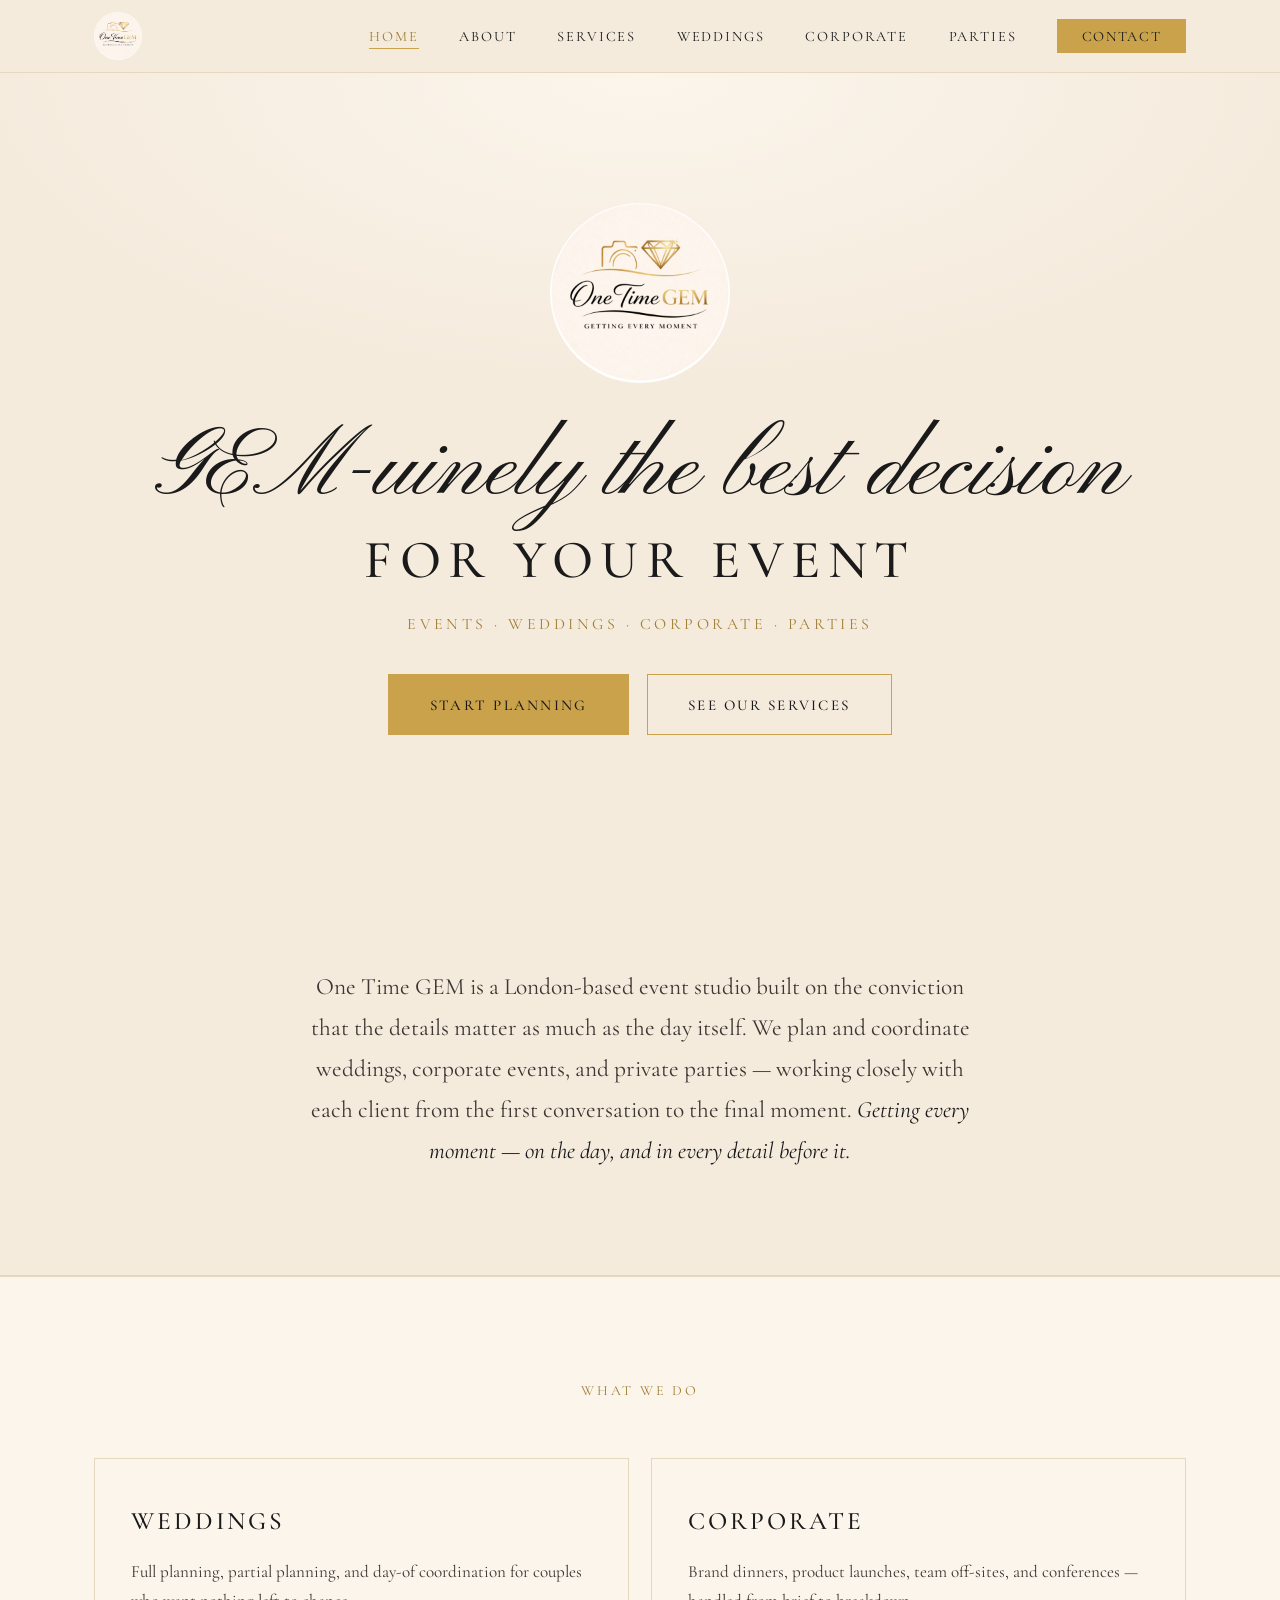
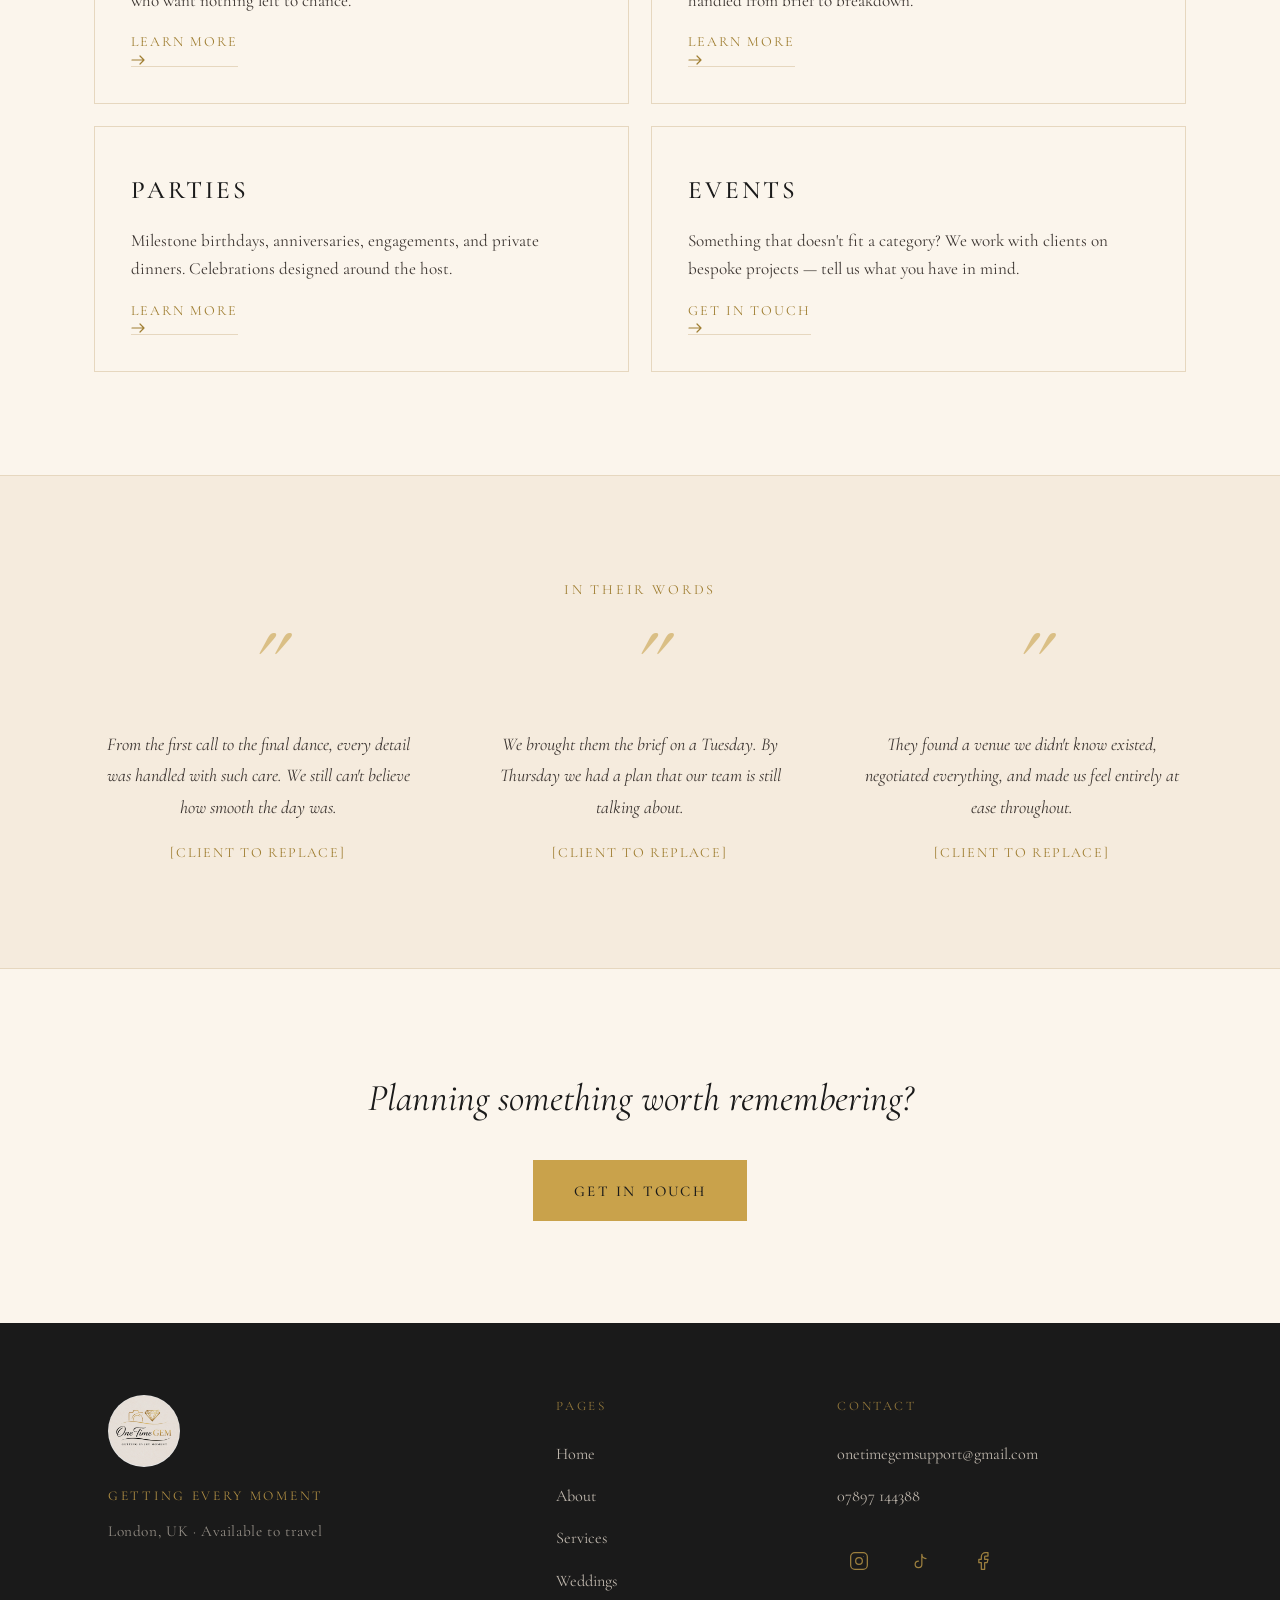
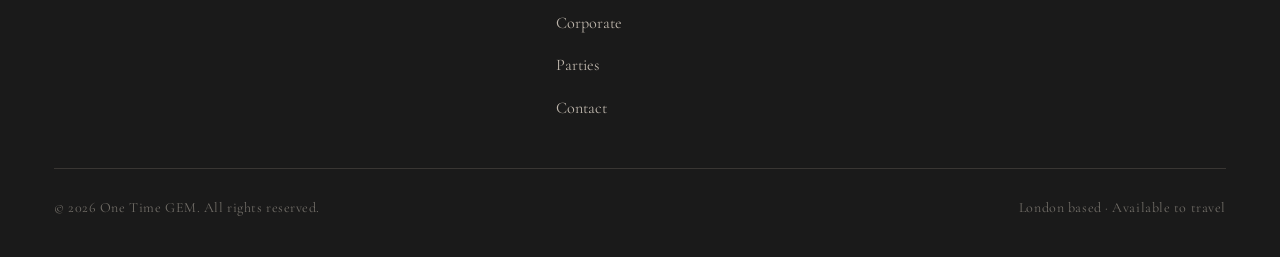
==== commit e2dab9b3: "Style Contact nav link as solid gold button in top bar and hamburger menu" ====
--- a/index.html
+++ b/index.html
@@ -45,7 +45,7 @@
         <li><a href="weddings.html">Weddings</a></li>
         <li><a href="corporate.html">Corporate</a></li>
         <li><a href="parties.html">Parties</a></li>
-        <li><a href="contact.html">Contact</a></li>
+        <li><a href="contact.html" class="nav__cta">Contact</a></li>
       </ul>
       <button class="nav__toggle" aria-label="Open navigation menu" aria-expanded="false" aria-controls="mobile-nav">
         <span></span>
@@ -75,7 +75,7 @@
         <li><a href="weddings.html">Weddings</a></li>
         <li><a href="corporate.html">Corporate</a></li>
         <li><a href="parties.html">Parties</a></li>
-        <li><a href="contact.html">Contact</a></li>
+        <li><a href="contact.html" class="nav__cta">Contact</a></li>
       </ul>
     </div>
   </div>
@@ -234,7 +234,7 @@
           <li><a href="weddings.html">Weddings</a></li>
           <li><a href="corporate.html">Corporate</a></li>
           <li><a href="parties.html">Parties</a></li>
-          <li><a href="contact.html">Contact</a></li>
+          <li><a href="contact.html" class="nav__cta">Contact</a></li>
         </ul>
       </nav>
 
--- a/css/style.css
+++ b/css/style.css
@@ -332,6 +332,26 @@
   }
 }
 
+/* Contact button in desktop nav */
+.nav__links .nav__cta {
+  background-color: var(--gold);
+  border: 1.5px solid var(--gold);
+  color: var(--ink);
+  padding: 0.45rem 1.3rem;
+  letter-spacing: 0.12em;
+  border-bottom: none;
+  line-height: 1;
+  transition: background-color 0.22s ease, border-color 0.22s ease;
+}
+
+.nav__links .nav__cta:hover,
+.nav__links .nav__cta.is-active {
+  background-color: var(--gold-deep);
+  border-color: var(--gold-deep);
+  border-bottom: none;
+  color: var(--ink);
+}
+
 
 /* ─────────────────────────────────────────────
    7. MOBILE NAVIGATION
@@ -424,6 +444,18 @@
 .mobile-nav__links a:hover {
   color: var(--gold-deep);
   background-color: var(--cream-soft);
+}
+
+/* Contact button in mobile nav */
+.mobile-nav__links .nav__cta {
+  background-color: var(--gold);
+  color: var(--ink);
+  font-weight: 500;
+}
+
+.mobile-nav__links .nav__cta:hover {
+  background-color: var(--gold-deep);
+  color: var(--ink);
 }
 
 .mobile-nav__links a:focus-visible {
